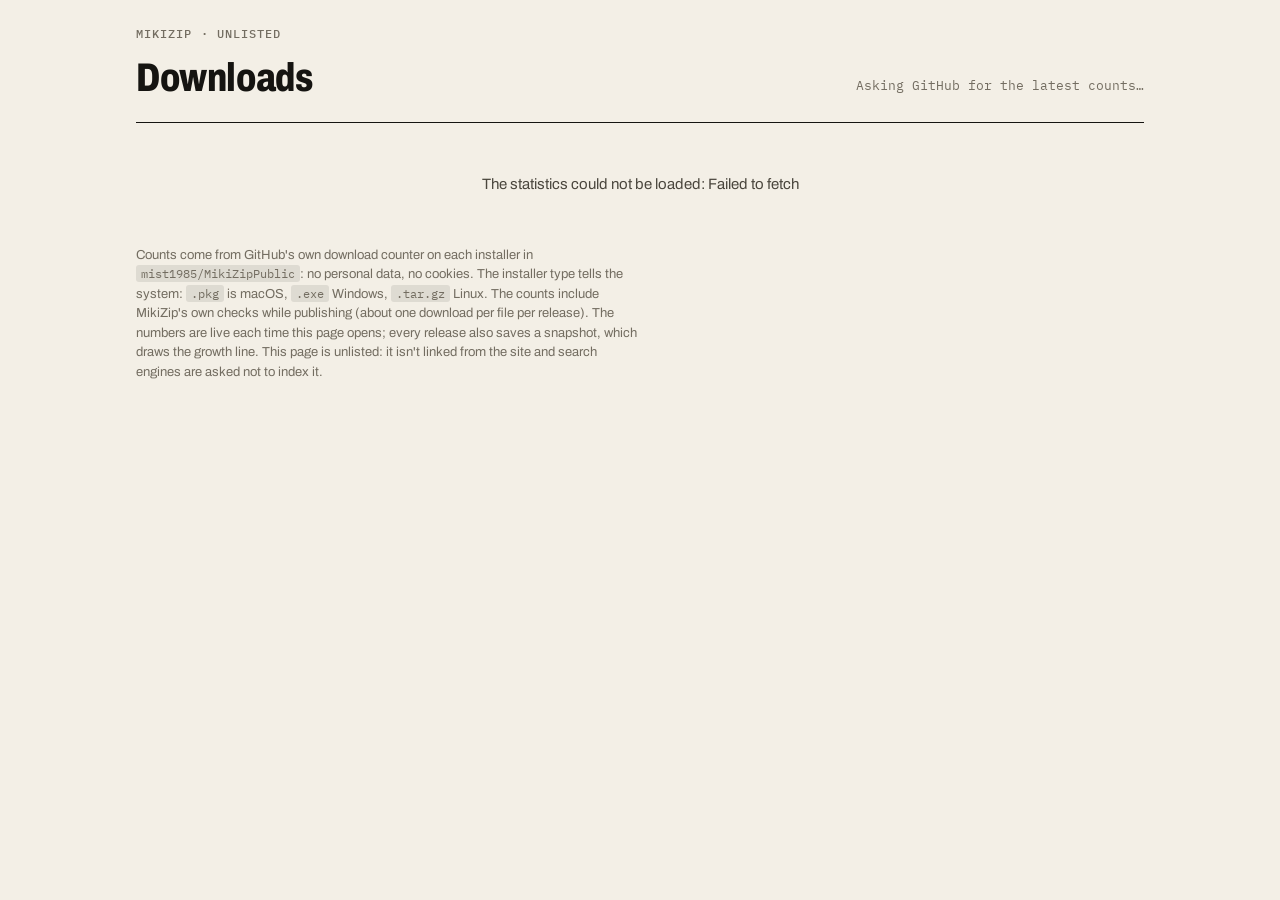
==== stats/index.html @ aa6d65c2 "Unlisted download statistics page (live GitHub counts, no personal data)" ====
<!doctype html>
<html lang="en">
<head>
<meta charset="utf-8">
<meta name="viewport" content="width=device-width, initial-scale=1">
<meta name="robots" content="noindex, nofollow">
<title>MikiZip Downloads</title>
<link rel="icon" href="../assets/favicon.svg" type="image/svg+xml">
<link rel="preconnect" href="https://fonts.googleapis.com">
<link rel="preconnect" href="https://fonts.gstatic.com" crossorigin>
<link href="https://fonts.googleapis.com/css2?family=Archivo:wdth,wght@62..125,400..900&family=IBM+Plex+Mono:wght@400;500;600&display=swap" rel="stylesheet">
<style>
/* Layout: one operator column; summary strip first, then OS split, growth, releases, countries.
   Palette and type follow MikiZip's own site (paper, ink, one signal orange). */
:root {
  --bg: #f3efe6; --panel: #fbf9f4; --ink: #151411; --ink-2: #4a463d; --muted: #736d61;
  --rule: rgba(21, 20, 17, .14); --signal: #c2410c;
  --mac: #2a78d6; --win: #eb6834; --lin: #1baf7a; --grid: rgba(21, 20, 17, .09);
  --display: "Archivo", "Arial Narrow", system-ui, sans-serif;
  --body: "Archivo", system-ui, sans-serif;
  --mono: "IBM Plex Mono", ui-monospace, Menlo, Consolas, monospace;
}
@media (prefers-color-scheme: dark) {
  :root:not([data-theme="light"]) {
    --bg: #131210; --panel: #1b1a17; --ink: #ece7dc; --ink-2: #c9c3b6; --muted: #9a9486;
    --rule: rgba(236, 231, 220, .14); --signal: #ff7a45;
    --mac: #3987e5; --win: #d95926; --lin: #199e70; --grid: rgba(236, 231, 220, .09); color-scheme: dark;
  }
}
:root[data-theme="dark"] {
  --bg: #131210; --panel: #1b1a17; --ink: #ece7dc; --ink-2: #c9c3b6; --muted: #9a9486;
  --rule: rgba(236, 231, 220, .14); --signal: #ff7a45;
  --mac: #3987e5; --win: #d95926; --lin: #199e70; --grid: rgba(236, 231, 220, .09); color-scheme: dark;
}
* { box-sizing: border-box; }
body { margin: 0; background: var(--bg); color: var(--ink); font: 400 15px/1.5 var(--body); }
.wrap { max-width: 1040px; margin: 0 auto; padding: 28px 16px 56px; display: grid; gap: 22px; }
h1, h2 { font-family: var(--display); text-wrap: balance; margin: 0; }
h1 { font-size: clamp(28px, 5vw, 40px); font-weight: 800; font-variation-settings: "wdth" 78; letter-spacing: -.01em; }
h2 { font-size: 20px; font-weight: 700; font-variation-settings: "wdth" 88; }
.eyebrow { font: 500 12px/1 var(--mono); letter-spacing: .09em; text-transform: uppercase; color: var(--muted); margin: 0 0 8px; }
.head { display: flex; flex-wrap: wrap; justify-content: space-between; align-items: end; gap: 12px; border-bottom: 1.5px solid var(--ink); padding-bottom: 14px; }
.stamp { font: 13px/1.5 var(--mono); color: var(--muted); text-align: right; }
.stamp b { color: var(--ink); font-weight: 600; }
#body { display: grid; gap: 22px; min-width: 0; }
.panel { background: var(--panel); border: 1px solid var(--rule); border-radius: 8px; padding: 18px 20px; display: grid; gap: 14px; min-width: 0; }
.panel__head { display: flex; justify-content: space-between; align-items: baseline; gap: 12px; flex-wrap: wrap; }
.hint { font-size: 13px; color: var(--muted); margin: 0; }
.tiles { display: grid; grid-template-columns: repeat(4, minmax(0, 1fr)); gap: 12px; }
@media (max-width: 760px) { .tiles { grid-template-columns: repeat(2, minmax(0, 1fr)); } }
.tile { background: var(--panel); border: 1px solid var(--rule); border-radius: 8px; padding: 14px 16px; display: grid; gap: 4px; min-width: 0; }
.tile__label { font: 500 12px/1.3 var(--mono); letter-spacing: .05em; text-transform: uppercase; color: var(--muted); }
.tile__value { font: 800 34px/1.05 var(--display); font-variation-settings: "wdth" 72; font-variant-numeric: tabular-nums; }
.tile__sub { font-size: 13px; color: var(--ink-2); }
.tile--hero .tile__value { color: var(--signal); font-size: 44px; }
.split { display: flex; gap: 2px; height: 22px; border-radius: 4px; overflow: hidden; background: var(--grid); }
.split i { display: block; height: 100%; min-width: 2px; }
.legend { display: grid; grid-template-columns: repeat(3, minmax(0, 1fr)); gap: 10px; }
@media (max-width: 560px) { .legend { grid-template-columns: minmax(0, 1fr); } }
.legend div { display: grid; grid-template-columns: 12px auto auto; justify-content: start; gap: 4px 10px; align-items: baseline; }
.legend .sw { width: 12px; height: 12px; border-radius: 3px; align-self: center; }
.legend .n { font: 600 15px/1 var(--mono); font-variant-numeric: tabular-nums; }
.legend .p { grid-column: 2 / -1; font: 12px/1.3 var(--mono); color: var(--muted); }
.chart { position: relative; }
.chart svg { display: block; width: 100%; height: auto; overflow: visible; }
.chart text { fill: var(--muted); font: 11px var(--mono); }
.tip { position: absolute; pointer-events: none; background: var(--ink); color: var(--bg); font: 12px/1.4 var(--mono); padding: 6px 8px; border-radius: 4px; white-space: nowrap; transform: translate(-50%, -110%); }
.tablewrap { overflow-x: auto; }
table { width: 100%; border-collapse: collapse; font-variant-numeric: tabular-nums; min-width: 560px; }
th, td { text-align: right; padding: 8px 10px; border-bottom: 1px solid var(--rule); font: 13px/1.3 var(--mono); }
th { font-weight: 500; color: var(--muted); text-transform: uppercase; letter-spacing: .05em; font-size: 11px; }
th:first-child, td:first-child { text-align: left; }
td:first-child { font-weight: 600; color: var(--ink); }
tr.total td { font-weight: 600; border-bottom: 0; }
.empty { border: 1.5px dashed var(--rule); border-radius: 8px; padding: 18px; display: grid; gap: 8px; }
.empty p { margin: 0; color: var(--ink-2); max-width: 64ch; }
.empty code, .note code { font: 12px var(--mono); background: var(--grid); padding: 1px 5px; border-radius: 3px; }
.note { font-size: 13px; color: var(--muted); margin: 0; max-width: 72ch; }
.state { padding: 28px; text-align: center; color: var(--ink-2); }
:focus-visible { outline: 2px solid var(--signal); outline-offset: 2px; }
@media (prefers-reduced-motion: no-preference) { .split i { transition: flex-grow .6s ease; } }
</style>

</head>
<body>
<main class="wrap">
  <header class="head">
    <div>
      <p class="eyebrow">MikiZip · unlisted</p>
      <h1>Downloads</h1>
    </div>
    <p class="stamp" id="stamp">Asking GitHub for the latest counts…</p>
  </header>

  <div id="body">
    <div class="state" id="state">Loading…</div>
  </div>

  <p class="note">Counts come from GitHub's own download counter on each installer in <code>mist1985/MikiZipPublic</code>: no personal data, no cookies. The installer type tells the system: <code>.pkg</code> is macOS, <code>.exe</code> Windows, <code>.tar.gz</code> Linux. The counts include MikiZip's own checks while publishing (about one download per file per release). The numbers are live each time this page opens; every release also saves a snapshot, which draws the growth line. This page is unlisted: it isn't linked from the site and search engines are asked not to index it.</p>
</main>

<script>
(() => {
  "use strict";
  const $ = (s) => document.querySelector(s);
  const OS = [
    { key: "macos", label: "macOS", color: "var(--mac)" },
    { key: "windows", label: "Windows", color: "var(--win)" },
    { key: "linux", label: "Linux", color: "var(--lin)" },
  ];
  const fmt = (n) => Number(n || 0).toLocaleString("en-US");
  const when = (iso) => {
    const d = new Date(iso);
    return isNaN(d) ? iso : d.toLocaleString(undefined, { year: "numeric", month: "short", day: "numeric", hour: "2-digit", minute: "2-digit" });
  };
  const esc = (s) => String(s).replace(/[&<>"]/g, (c) => ({ "&": "&amp;", "<": "&lt;", ">": "&gt;", '"': "&quot;" }[c]));

  function render(snaps) {
    const body = $("#body");
    const last = snaps[snaps.length - 1];
    const prev = snaps.length > 1 ? snaps[snaps.length - 2] : null;
    const total = last.total || 0;
    const delta = prev ? total - (prev.total || 0) : null;
    $("#stamp").innerHTML = `Live from GitHub · <b>${esc(when(last.taken))}</b><br>${snaps.length - 1} earlier snapshot${snaps.length === 2 ? "" : "s"} for the growth chart`;
    const osTotal = OS.reduce((s, o) => s + (last.os?.[o.key] || 0), 0) || 1;
    const most = Math.max(...OS.map((o) => last.os?.[o.key] || 0));
    const leaders = OS.filter((o) => (last.os?.[o.key] || 0) === most);
    const top = { key: leaders[0].key, label: leaders.map((o) => o.label).join(" & ") };
    const plural = (n, w) => `${fmt(n)} ${w}${n === 1 ? "" : "s"}`;
    const releases = last.releases || [];

    body.innerHTML = `
      <section class="tiles" aria-label="Summary">
        <div class="tile tile--hero"><span class="tile__label">Downloads, all versions</span>
          <span class="tile__value">${fmt(total)}</span>
          <span class="tile__sub">${delta === null ? "first snapshot" : (delta >= 0 ? "+" : "") + fmt(delta) + " since " + esc(when(prev.taken))}</span></div>
        <div class="tile"><span class="tile__label">Most popular system</span>
          <span class="tile__value">${esc(top.label)}</span>
          <span class="tile__sub">${Math.round(100 * most / osTotal)}% of downloads${leaders.length > 1 ? " each" : ""}</span></div>
        <div class="tile"><span class="tile__label">Latest release</span>
          <span class="tile__value">${esc(releases[0]?.tag || "—")}</span>
          <span class="tile__sub">${plural(releases[0]?.total || 0, "download")}</span></div>
        <div class="tile"><span class="tile__label">Releases published</span>
          <span class="tile__value">${fmt(releases.length)}</span>
          <span class="tile__sub">since ${esc((releases[releases.length - 1]?.published || "").slice(0, 10))}</span></div>
      </section>

      <section class="panel" aria-labelledby="os-title">
        <div class="panel__head"><h2 id="os-title">By operating system</h2><p class="hint">All versions combined</p></div>
        <div class="split" role="img" aria-label="${OS.map((o) => o.label + " " + fmt(last.os?.[o.key] || 0)).join(", ")}">
          ${OS.map((o) => `<i style="background:${o.color};flex-grow:${last.os?.[o.key] || 0}" title="${o.label}: ${fmt(last.os?.[o.key] || 0)}"></i>`).join("")}
        </div>
        <div class="legend">
          ${OS.map((o) => `<div><span class="sw" style="background:${o.color}"></span><span>${o.label}</span><span class="n">${fmt(last.os?.[o.key] || 0)}</span><span class="p">${Math.round(100 * (last.os?.[o.key] || 0) / osTotal)}%</span></div>`).join("")}
        </div>
      </section>

      <section class="panel" aria-labelledby="growth-title">
        <div class="panel__head"><h2 id="growth-title">Growth</h2><p class="hint">Total downloads at each snapshot</p></div>
        <div class="chart" id="chart"></div>
        ${snaps.length < 2 ? `<p class="hint">Only today's count so far: each release adds a snapshot, and the line grows from there.</p>` : ""}
      </section>

      <section class="panel" aria-labelledby="rel-title">
        <div class="panel__head"><h2 id="rel-title">By release</h2><p class="hint">Newest first</p></div>
        <div class="tablewrap"><table>
          <thead><tr><th>Release</th><th>Published</th><th>macOS</th><th>Windows</th><th>Linux x86-64</th><th>Linux ARM64</th><th>Total</th></tr></thead>
          <tbody>
            ${releases.map((r) => `<tr><td>${esc(r.tag)}</td><td>${esc((r.published || "").slice(0, 10))}</td><td>${fmt(r.macos)}</td><td>${fmt(r.windows)}</td><td>${fmt(r.linux_x64)}</td><td>${fmt(r.linux_arm64)}</td><td>${fmt(r.total)}</td></tr>`).join("")}
            <tr class="total"><td>All</td><td></td>${["macos", "windows"].map((k) => `<td>${fmt(last.os?.[k])}</td>`).join("")}<td>${fmt(releases.reduce((s, r) => s + (r.linux_x64 || 0), 0))}</td><td>${fmt(releases.reduce((s, r) => s + (r.linux_arm64 || 0), 0))}</td><td>${fmt(total)}</td></tr>
          </tbody>
        </table></div>
      </section>

      <section class="panel" aria-labelledby="geo-title">
        <div class="panel__head"><h2 id="geo-title">By country</h2><p class="hint">Not collected yet</p></div>
        <div class="empty">
          <p>GitHub doesn't record where downloads come from. Countries need privacy-friendly analytics on the website: no cookies, no stored IP addresses, only a country derived per visit and then discarded. GoatCounter is one free option.</p>
          <p>Once you choose one, Claude can add it to the site and fill this panel.</p>
        </div>
      </section>`;
    drawChart(snaps);
  }

  function drawChart(snaps) {
    const box = $("#chart");
    const W = 900, H = 240, L = 48, R = 16, T = 14, B = 34;
    const xs = snaps.map((s) => new Date(s.taken).getTime());
    const ys = snaps.map((s) => s.total || 0);
    const x0 = Math.min(...xs), x1 = Math.max(...xs);
    const yMax = Math.max(4, ...ys);
    const step = Math.pow(10, Math.floor(Math.log10(yMax)));
    const top = Math.ceil(yMax / step) * step;
    const X = (t) => x1 === x0 ? L + (W - L - R) / 2 : L + (t - x0) / (x1 - x0) * (W - L - R);
    const Y = (v) => T + (1 - v / top) * (H - T - B);
    const ticks = [0, top / 4, top / 2, 3 * top / 4, top].map((v) => Math.round(v));
    const pts = snaps.map((s, i) => [X(xs[i]), Y(ys[i])]);
    const line = pts.map((p, i) => (i ? "L" : "M") + p[0].toFixed(1) + " " + p[1].toFixed(1)).join(" ");
    const area = pts.length > 1 ? `${line} L ${pts[pts.length - 1][0].toFixed(1)} ${Y(0)} L ${pts[0][0].toFixed(1)} ${Y(0)} Z` : "";
    const dayLabel = (t) => new Date(t).toLocaleDateString(undefined, { month: "short", day: "numeric" });
    box.innerHTML = `
      <svg viewBox="0 0 ${W} ${H}" role="img" aria-label="Total downloads per snapshot, latest ${fmt(ys[ys.length - 1])}">
        ${ticks.map((v) => `<line x1="${L}" x2="${W - R}" y1="${Y(v)}" y2="${Y(v)}" stroke="var(--grid)" stroke-width="1"/><text x="${L - 8}" y="${Y(v) + 4}" text-anchor="end">${fmt(v)}</text>`).join("")}
        <text x="${L}" y="${H - 10}" text-anchor="start">${esc(dayLabel(x0))}</text>
        ${x1 !== x0 ? `<text x="${W - R}" y="${H - 10}" text-anchor="end">${esc(dayLabel(x1))}</text>` : ""}
        ${area ? `<path d="${area}" fill="var(--signal)" fill-opacity=".10"/>` : ""}
        ${pts.length > 1 ? `<path d="${line}" fill="none" stroke="var(--signal)" stroke-width="2" stroke-linejoin="round"/>` : ""}
        ${pts.map((p, i) => `<circle cx="${p[0]}" cy="${p[1]}" r="${i === pts.length - 1 ? 5 : 4}" fill="var(--signal)" stroke="var(--panel)" stroke-width="2"/>`).join("")}
        <line id="cross" x1="0" x2="0" y1="${T}" y2="${H - B}" stroke="var(--muted)" stroke-width="1" stroke-dasharray="3 3" visibility="hidden"/>
        <rect x="${L}" y="${T}" width="${W - L - R}" height="${H - T - B}" fill="transparent" id="hit"/>
      </svg><div class="tip" id="tip" hidden></div>`;
    const svg = box.querySelector("svg"), tip = $("#tip"), cross = $("#cross");
    const move = (ev) => {
      const r = svg.getBoundingClientRect();
      const sx = (ev.clientX - r.left) / r.width * W;
      let best = 0;
      pts.forEach((p, i) => { if (Math.abs(p[0] - sx) < Math.abs(pts[best][0] - sx)) best = i; });
      cross.setAttribute("x1", pts[best][0]); cross.setAttribute("x2", pts[best][0]); cross.setAttribute("visibility", "visible");
      tip.hidden = false;
      tip.style.left = (pts[best][0] / W * r.width) + "px";
      tip.style.top = (pts[best][1] / H * r.height) + "px";
      tip.textContent = `${when(snaps[best].taken)} · ${fmt(ys[best])} downloads`;
    };
    $("#hit").addEventListener("pointermove", move);
    $("#hit").addEventListener("pointerleave", () => { tip.hidden = true; cross.setAttribute("visibility", "hidden"); });
  }

  // Live counts from GitHub's public API (no login, no personal data); growth from the
  // snapshots in history.json, which packaging/publish_public.sh appends on each release.
  const REPO = "mist1985/MikiZipPublic";
  function osOf(name) {
    if (/\.pkg$/i.test(name)) return "macos";
    if (/\.exe$/i.test(name)) return "windows";
    if (/linux-arm64/i.test(name)) return "linux_arm64";
    if (/linux/i.test(name)) return "linux_x64";
    return null;
  }
  async function load() {
    const res = await fetch(`https://api.github.com/repos/${REPO}/releases?per_page=100`, { headers: { Accept: "application/vnd.github+json" } });
    if (!res.ok) throw new Error(res.status === 403 ? "GitHub's hourly limit for this network was reached. Try again in a few minutes." : `GitHub answered ${res.status}.`);
    const releases = (await res.json()).map((r) => {
      const row = { tag: r.tag_name, published: r.published_at, macos: 0, windows: 0, linux_x64: 0, linux_arm64: 0 };
      for (const a of r.assets || []) { const k = osOf(a.name); if (k) row[k] += a.download_count; }
      row.total = row.macos + row.windows + row.linux_x64 + row.linux_arm64;
      return row;
    }).sort((a, b) => (b.published || "").localeCompare(a.published || ""));
    const sum = (k) => releases.reduce((s, r) => s + r[k], 0);
    const now = { taken: new Date().toISOString(), total: sum("total"),
                  os: { macos: sum("macos"), windows: sum("windows"), linux: sum("linux_x64") + sum("linux_arm64") }, releases };
    let history = [];
    try {
      const h = await fetch("history.json", { cache: "no-store" });
      if (h.ok) history = (await h.json()).filter((s) => s && s.taken && typeof s.total === "number");
    } catch (_) { /* no history yet */ }
    return [...history.sort((a, b) => a.taken.localeCompare(b.taken)), now];
  }
  load().then(render).catch((e) => { $("#state").textContent = "The statistics could not be loaded: " + e.message; });
})();
</script>

</body>
</html>
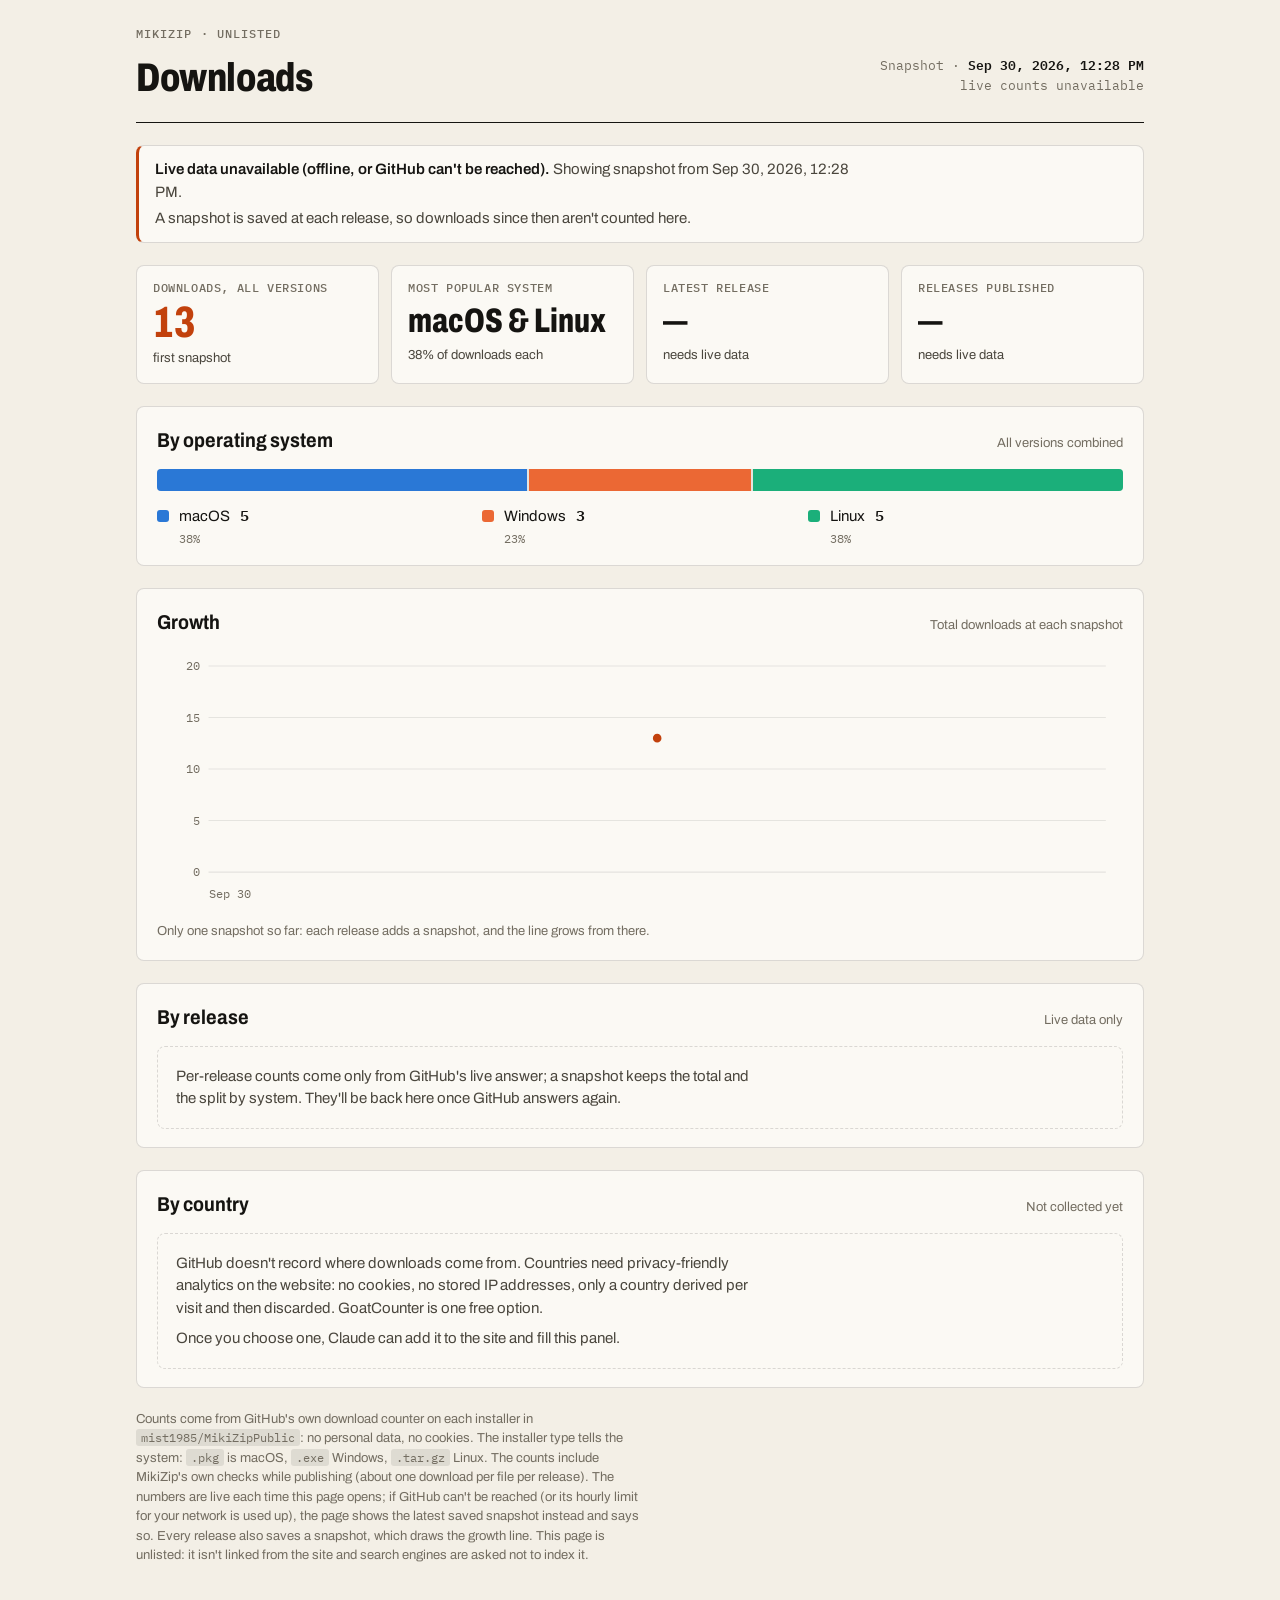
==== commit 9ffd1545: "Stats: fall back to snapshot when GitHub API is unavailable" ====
--- a/stats/index.html
+++ b/stats/index.html
@@ -77,6 +77,10 @@
 .empty code, .note code { font: 12px var(--mono); background: var(--grid); padding: 1px 5px; border-radius: 3px; }
 .note { font-size: 13px; color: var(--muted); margin: 0; max-width: 72ch; }
 .state { padding: 28px; text-align: center; color: var(--ink-2); }
+.banner { background: var(--panel); border: 1px solid var(--rule); border-left: 3px solid var(--signal); border-radius: 8px; padding: 12px 16px; display: grid; gap: 4px; }
+.banner p { margin: 0; color: var(--ink-2); max-width: 80ch; }
+.banner b { color: var(--ink); font-weight: 600; }
+.empty h2 { font-size: 18px; }
 :focus-visible { outline: 2px solid var(--signal); outline-offset: 2px; }
 @media (prefers-reduced-motion: no-preference) { .split i { transition: flex-grow .6s ease; } }
 </style>
@@ -96,10 +100,22 @@
     <div class="state" id="state">Loading…</div>
   </div>
 
-  <p class="note">Counts come from GitHub's own download counter on each installer in <code>mist1985/MikiZipPublic</code>: no personal data, no cookies. The installer type tells the system: <code>.pkg</code> is macOS, <code>.exe</code> Windows, <code>.tar.gz</code> Linux. The counts include MikiZip's own checks while publishing (about one download per file per release). The numbers are live each time this page opens; every release also saves a snapshot, which draws the growth line. This page is unlisted: it isn't linked from the site and search engines are asked not to index it.</p>
+  <p class="note">Counts come from GitHub's own download counter on each installer in <code>mist1985/MikiZipPublic</code>: no personal data, no cookies. The installer type tells the system: <code>.pkg</code> is macOS, <code>.exe</code> Windows, <code>.tar.gz</code> Linux. The counts include MikiZip's own checks while publishing (about one download per file per release). The numbers are live each time this page opens; if GitHub can't be reached (or its hourly limit for your network is used up), the page shows the latest saved snapshot instead and says so. Every release also saves a snapshot, which draws the growth line. This page is unlisted: it isn't linked from the site and search engines are asked not to index it.</p>
 </main>
 
 <script>
+// Data: live release counts from GitHub's public API (anonymous GETs to api.github.com only),
+// plus the snapshots in history.json. If the live answer is missing, rate-limited, unreadable or
+// incomplete (any page of the pagination failing), nothing live is shown: the page falls back to
+// the latest snapshot with a banner, and to one empty state if the snapshot can't be read either.
+// Test hook: ?simulate=<list> (comma-separated) fakes failures so the fallbacks can be checked
+// without touching GitHub. It only ever replaces answers with failures, never with numbers:
+//   ratelimit  page 1 answers 403 with x-ratelimit-remaining: 0 and a reset in 37 minutes
+//   offline    every API request fails like a dropped network
+//   malformed  page 1 answers 200 with JSON that isn't a list of releases
+//   partial    1 release per page (real data), and page 2 answers 502
+//   paged      1 release per page, no failure (checks that pagination adds up)
+//   nohistory  history.json can't be read
 (() => {
   "use strict";
   const $ = (s) => document.querySelector(s);
@@ -115,21 +131,30 @@
   };
   const esc = (s) => String(s).replace(/[&<>"]/g, (c) => ({ "&": "&amp;", "<": "&lt;", ">": "&gt;", '"': "&quot;" }[c]));
 
-  function render(snaps) {
+  // src: { live: true } or { live: false, err } (err is a LiveError; see load below).
+  function render(snaps, src) {
     const body = $("#body");
     const last = snaps[snaps.length - 1];
     const prev = snaps.length > 1 ? snaps[snaps.length - 2] : null;
     const total = last.total || 0;
     const delta = prev ? total - (prev.total || 0) : null;
-    $("#stamp").innerHTML = `Live from GitHub · <b>${esc(when(last.taken))}</b><br>${snaps.length - 1} earlier snapshot${snaps.length === 2 ? "" : "s"} for the growth chart`;
+    $("#stamp").innerHTML = src.live
+      ? `Live from GitHub · <b>${esc(when(last.taken))}</b><br>${snaps.length - 1} earlier snapshot${snaps.length === 2 ? "" : "s"} for the growth chart`
+      : `Snapshot · <b>${esc(when(last.taken))}</b><br>live counts unavailable`;
     const osTotal = OS.reduce((s, o) => s + (last.os?.[o.key] || 0), 0) || 1;
     const most = Math.max(...OS.map((o) => last.os?.[o.key] || 0));
     const leaders = OS.filter((o) => (last.os?.[o.key] || 0) === most);
     const top = { key: leaders[0].key, label: leaders.map((o) => o.label).join(" & ") };
     const plural = (n, w) => `${fmt(n)} ${w}${n === 1 ? "" : "s"}`;
-    const releases = last.releases || [];
-
-    body.innerHTML = `
+    const releases = Array.isArray(last.releases) ? last.releases : [];
+    const hasRel = releases.length > 0;
+    const banner = src.live ? "" : `
+      <section class="banner" role="status">
+        <p><b>Live data unavailable (${esc(reasonOf(src.err))}).</b> Showing snapshot from ${esc(when(last.taken))}.${src.err.reset ? ` Live counts should be available again after ${esc(when(src.err.reset.toISOString()))}.` : ""}</p>
+        <p>A snapshot is saved at each release, so downloads since then aren't counted here.${src.err.kind === "http" || src.err.kind === "incomplete" ? " Nothing from GitHub's incomplete answer is mixed in." : ""}</p>
+      </section>`;
+
+    body.innerHTML = `${banner}
       <section class="tiles" aria-label="Summary">
         <div class="tile tile--hero"><span class="tile__label">Downloads, all versions</span>
           <span class="tile__value">${fmt(total)}</span>
@@ -139,10 +164,10 @@
           <span class="tile__sub">${Math.round(100 * most / osTotal)}% of downloads${leaders.length > 1 ? " each" : ""}</span></div>
         <div class="tile"><span class="tile__label">Latest release</span>
           <span class="tile__value">${esc(releases[0]?.tag || "—")}</span>
-          <span class="tile__sub">${plural(releases[0]?.total || 0, "download")}</span></div>
+          <span class="tile__sub">${hasRel ? plural(releases[0]?.total || 0, "download") : "needs live data"}</span></div>
         <div class="tile"><span class="tile__label">Releases published</span>
-          <span class="tile__value">${fmt(releases.length)}</span>
-          <span class="tile__sub">since ${esc((releases[releases.length - 1]?.published || "").slice(0, 10))}</span></div>
+          <span class="tile__value">${hasRel || src.live ? fmt(releases.length) : "—"}</span>
+          <span class="tile__sub">${hasRel ? "since " + esc((releases[releases.length - 1]?.published || "").slice(0, 10)) : "needs live data"}</span></div>
       </section>
 
       <section class="panel" aria-labelledby="os-title">
@@ -158,18 +183,18 @@
       <section class="panel" aria-labelledby="growth-title">
         <div class="panel__head"><h2 id="growth-title">Growth</h2><p class="hint">Total downloads at each snapshot</p></div>
         <div class="chart" id="chart"></div>
-        ${snaps.length < 2 ? `<p class="hint">Only today's count so far: each release adds a snapshot, and the line grows from there.</p>` : ""}
+        ${snaps.length < 2 ? `<p class="hint">${src.live ? "Only today's count so far" : "Only one snapshot so far"}: each release adds a snapshot, and the line grows from there.</p>` : ""}
       </section>
 
       <section class="panel" aria-labelledby="rel-title">
-        <div class="panel__head"><h2 id="rel-title">By release</h2><p class="hint">Newest first</p></div>
-        <div class="tablewrap"><table>
+        <div class="panel__head"><h2 id="rel-title">By release</h2><p class="hint">${hasRel || src.live ? "Newest first" : "Live data only"}</p></div>
+        ${!hasRel && !src.live ? `<div class="empty"><p>Per-release counts come only from GitHub's live answer; a snapshot keeps the total and the split by system. They'll be back here once GitHub answers again.</p></div>` : `<div class="tablewrap"><table>
           <thead><tr><th>Release</th><th>Published</th><th>macOS</th><th>Windows</th><th>Linux x86-64</th><th>Linux ARM64</th><th>Total</th></tr></thead>
           <tbody>
             ${releases.map((r) => `<tr><td>${esc(r.tag)}</td><td>${esc((r.published || "").slice(0, 10))}</td><td>${fmt(r.macos)}</td><td>${fmt(r.windows)}</td><td>${fmt(r.linux_x64)}</td><td>${fmt(r.linux_arm64)}</td><td>${fmt(r.total)}</td></tr>`).join("")}
             <tr class="total"><td>All</td><td></td>${["macos", "windows"].map((k) => `<td>${fmt(last.os?.[k])}</td>`).join("")}<td>${fmt(releases.reduce((s, r) => s + (r.linux_x64 || 0), 0))}</td><td>${fmt(releases.reduce((s, r) => s + (r.linux_arm64 || 0), 0))}</td><td>${fmt(total)}</td></tr>
           </tbody>
-        </table></div>
+        </table></div>`}
       </section>
 
       <section class="panel" aria-labelledby="geo-title">
@@ -228,6 +253,9 @@
   // Live counts from GitHub's public API (no login, no personal data); growth from the
   // snapshots in history.json, which packaging/publish_public.sh appends on each release.
   const REPO = "mist1985/MikiZipPublic";
+  const SIM = new Set((new URLSearchParams(location.search).get("simulate") || "").split(",").map((w) => w.trim()).filter(Boolean));
+  const PER_PAGE = SIM.has("partial") || SIM.has("paged") ? 1 : 100;
+  const MAX_PAGES = 20;
   function osOf(name) {
     if (/\.pkg$/i.test(name)) return "macos";
     if (/\.exe$/i.test(name)) return "windows";
@@ -235,26 +263,102 @@
     if (/linux/i.test(name)) return "linux_x64";
     return null;
   }
-  async function load() {
-    const res = await fetch(`https://api.github.com/repos/${REPO}/releases?per_page=100`, { headers: { Accept: "application/vnd.github+json" } });
-    if (!res.ok) throw new Error(res.status === 403 ? "GitHub's hourly limit for this network was reached. Try again in a few minutes." : `GitHub answered ${res.status}.`);
-    const releases = (await res.json()).map((r) => {
-      const row = { tag: r.tag_name, published: r.published_at, macos: 0, windows: 0, linux_x64: 0, linux_arm64: 0 };
-      for (const a of r.assets || []) { const k = osOf(a.name); if (k) row[k] += a.download_count; }
+  // kind: ratelimit | offline | http | malformed | incomplete; reset: Date when a rate limit lifts.
+  class LiveError extends Error {
+    constructor(kind, message, reset) { super(message); this.kind = kind; this.reset = reset || null; }
+  }
+  function reasonOf(err) {
+    switch (err && err.kind) {
+      case "ratelimit": return "GitHub API rate limit";
+      case "offline": return "offline, or GitHub can't be reached";
+      case "http": return err.message;
+      case "incomplete": return "GitHub's list of releases was incomplete";
+      default: return "GitHub sent data this page can't read";
+    }
+  }
+  const synthetic = (status, body, headers) => new Response(body, { status, headers: { "content-type": "application/json", ...headers } });
+  async function getPage(page) {
+    if (SIM.has("offline")) throw new TypeError("Failed to fetch (simulated)");
+    if (SIM.has("ratelimit")) return synthetic(403, '{"message":"API rate limit exceeded (simulated)"}',
+      { "x-ratelimit-remaining": "0", "x-ratelimit-reset": String(Math.floor(Date.now() / 1000) + 37 * 60) });
+    if (SIM.has("malformed")) return synthetic(200, '{"message":"not a list (simulated)"}');
+    if (SIM.has("partial") && page >= 2) return synthetic(502, '{"message":"Server Error (simulated)"}');
+    return fetch(`https://api.github.com/repos/${REPO}/releases?per_page=${PER_PAGE}&page=${page}`, { headers: { Accept: "application/vnd.github+json" } });
+  }
+  const count = (n) => Number.isSafeInteger(n) && n >= 0;
+  const validRelease = (r) => r && typeof r === "object" && count(r.id) && typeof r.tag_name === "string"
+    && (r.published_at == null || typeof r.published_at === "string") && Array.isArray(r.assets)
+    && r.assets.every((a) => a && typeof a.name === "string" && count(a.download_count));
+  // Every page of releases, or an error: a failed or odd page never leaves a partial total behind.
+  async function fetchLive() {
+    const all = [], seen = new Set();
+    for (let page = 1; ; page++) {
+      if (page > MAX_PAGES) throw new LiveError("incomplete", `more than ${MAX_PAGES} pages of releases`);
+      let res, batch;
+      try { res = await getPage(page); } catch (_) { throw new LiveError("offline", "network error"); }
+      if (!res.ok) {
+        const left = res.headers.get("x-ratelimit-remaining");
+        const reset = Number(res.headers.get("x-ratelimit-reset")), retry = Number(res.headers.get("retry-after"));
+        if (res.status === 429 || (res.status === 403 && (left === "0" || retry > 0))) {
+          const at = reset > 0 ? new Date(reset * 1000) : retry > 0 ? new Date(Date.now() + retry * 1000) : null;
+          throw new LiveError("ratelimit", "rate limited", at);
+        }
+        throw new LiveError("http", `GitHub answered ${res.status}${page > 1 ? " on page " + page : ""}`);
+      }
+      try { batch = await res.json(); } catch (_) { throw new LiveError("malformed", "not JSON"); }
+      if (!Array.isArray(batch) || !batch.every(validRelease)) throw new LiveError("malformed", "not a list of releases");
+      for (const r of batch) {
+        // A release published mid-pagination shifts the pages; a repeat means one may be missing.
+        if (seen.has(r.id)) throw new LiveError("incomplete", "releases shifted between pages");
+        seen.add(r.id);
+        all.push(r);
+      }
+      if (batch.length < PER_PAGE) return all;
+    }
+  }
+  function summarize(all) {
+    const releases = all.map((r) => {
+      const row = { tag: r.tag_name, published: r.published_at || "", macos: 0, windows: 0, linux_x64: 0, linux_arm64: 0 };
+      for (const a of r.assets) { const k = osOf(a.name); if (k) row[k] += a.download_count; }
       row.total = row.macos + row.windows + row.linux_x64 + row.linux_arm64;
       return row;
-    }).sort((a, b) => (b.published || "").localeCompare(a.published || ""));
+    }).sort((a, b) => b.published.localeCompare(a.published));
     const sum = (k) => releases.reduce((s, r) => s + r[k], 0);
-    const now = { taken: new Date().toISOString(), total: sum("total"),
-                  os: { macos: sum("macos"), windows: sum("windows"), linux: sum("linux_x64") + sum("linux_arm64") }, releases };
-    let history = [];
+    return { taken: new Date().toISOString(), total: sum("total"),
+             os: { macos: sum("macos"), windows: sum("windows"), linux: sum("linux_x64") + sum("linux_arm64") }, releases };
+  }
+  // The snapshots, oldest first; [] if there are none yet, null if the file can't be read.
+  async function loadHistory() {
     try {
+      if (SIM.has("nohistory")) throw new Error("simulated");
       const h = await fetch("history.json", { cache: "no-store" });
-      if (h.ok) history = (await h.json()).filter((s) => s && s.taken && typeof s.total === "number");
-    } catch (_) { /* no history yet */ }
-    return [...history.sort((a, b) => a.taken.localeCompare(b.taken)), now];
-  }
-  load().then(render).catch((e) => { $("#state").textContent = "The statistics could not be loaded: " + e.message; });
+      if (!h.ok) return h.status === 404 ? [] : null;
+      const list = await h.json();
+      if (!Array.isArray(list)) return null;
+      return list.filter((s) => s && typeof s.taken === "string" && !isNaN(new Date(s.taken)) && count(s.total)
+                                && (s.os == null || typeof s.os === "object"))
+                 .sort((a, b) => new Date(a.taken) - new Date(b.taken));
+    } catch (_) { return null; }
+  }
+  function renderEmpty(err, history) {
+    $("#stamp").innerHTML = `No data · <b>try again later</b>`;
+    $("#body").innerHTML = `
+      <section class="empty" role="status">
+        <h2>No statistics to show right now</h2>
+        <p>Live counts are unavailable (${esc(reasonOf(err))})${err.reset ? `; they should be back after ${esc(when(err.reset.toISOString()))}` : ""}, and ${history === null ? "the saved snapshots (<code>history.json</code>) couldn't be read" : "no snapshot has been saved yet"}.</p>
+        <p>Nothing is wrong with the downloads themselves. Reload this page in a few minutes.</p>
+      </section>`;
+  }
+  async function main() {
+    const [live, hist] = await Promise.allSettled([fetchLive(), loadHistory()]);
+    const history = hist.status === "fulfilled" ? hist.value : null;
+    const snaps = history || [];
+    if (live.status === "fulfilled") return render([...snaps, summarize(live.value)], { live: true });
+    const err = live.reason instanceof LiveError ? live.reason : new LiveError("malformed", String(live.reason));
+    if (snaps.length) return render(snaps, { live: false, err });
+    renderEmpty(err, history);
+  }
+  main().catch((e) => renderEmpty(new LiveError("malformed", String(e)), null));
 })();
 </script>
 
